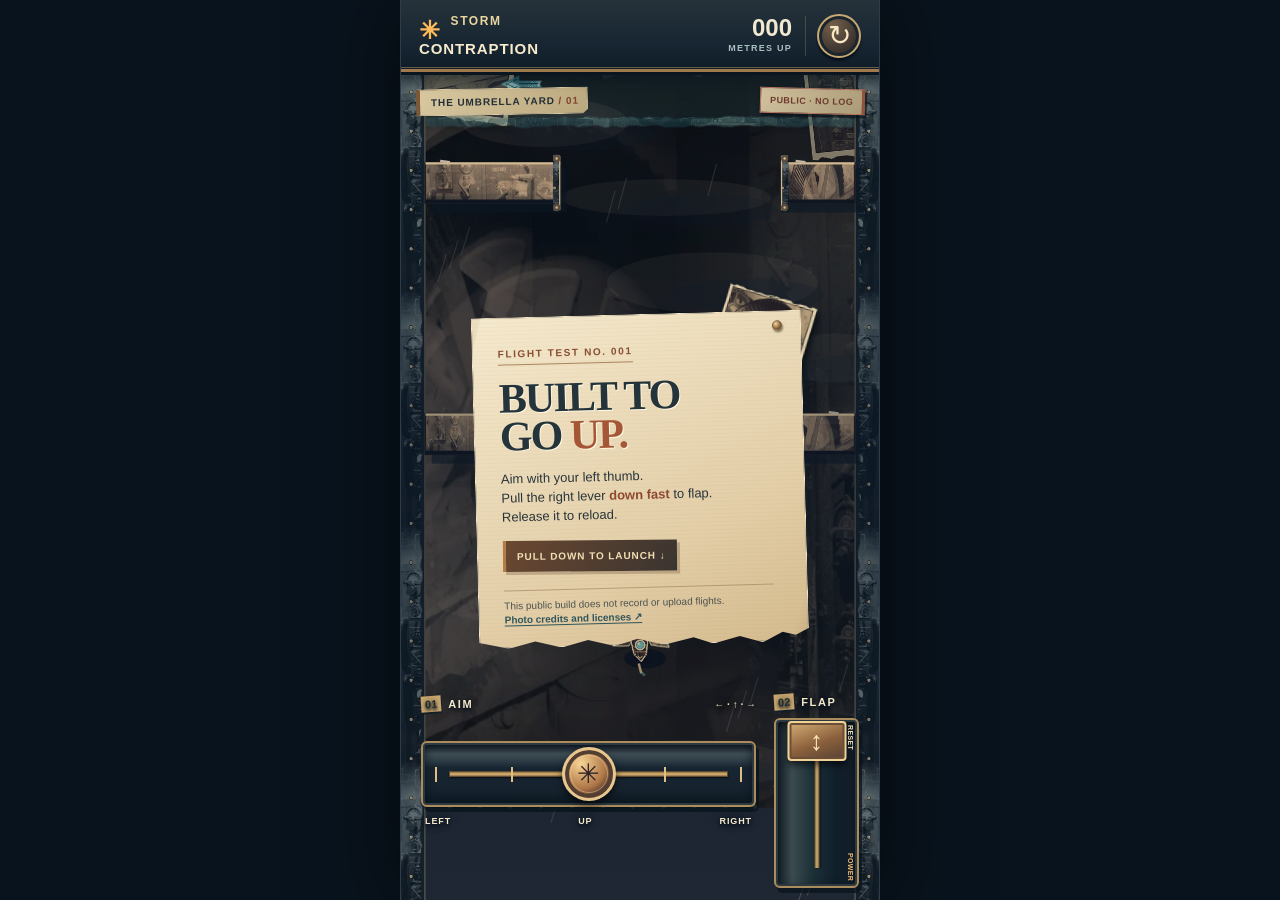
==== index.html @ aa7fbd87 "Publish telemetry-free Storm Contraption play build" ====
<!doctype html>
<html lang="en">
<head>
  <meta charset="utf-8">
  <meta name="viewport" content="width=device-width, initial-scale=1, viewport-fit=cover, maximum-scale=1">
  <meta name="theme-color" content="#111b29">
  <title>Storm Contraption · A two-thumb flying prototype</title>
  <link rel="icon" type="image/svg+xml" href="./favicon.svg?v=collage-full-v1">
  <link rel="stylesheet" href="./style.css?v=collage-ui-v1">
  <link rel="stylesheet" href="./pages.css?v=public-v1">
</head>
<body>
  <main class="machine" aria-label="Storm Contraption game">
    <div class="topbar">
      <div class="brand"><span class="bolt">✳</span> STORM<br><strong>CONTRAPTION</strong></div>
      <div class="flight-data"><span id="height">000</span><small>METRES UP</small></div>
      <button id="reset" class="restart" type="button" aria-label="Restart run">↻</button>
    </div>
    <section class="scene" aria-label="Flying area">
      <canvas id="world" aria-hidden="true"></canvas>
      <div class="stage-tag" id="stage">THE UMBRELLA YARD <span> / 01</span></div>
      <div class="log-status" id="log-status" role="status" aria-live="polite">PUBLIC · NO LOG</div>
      <div class="message" id="message" aria-live="polite">
        <div class="message-inner"><span class="eyebrow">FLIGHT TEST NO. 001</span><h1>BUILT TO<br>GO <em>UP.</em></h1>
          <p>Aim with your left thumb.<br>Pull the right lever <b>down fast</b> to flap.<br>Release it to reload.</p>
          <span class="begin">PULL DOWN TO LAUNCH ↓</span>
          <small class="privacy-note">This public build does not record or upload flights.<br><a href="./credits.html" target="_blank" rel="noopener noreferrer">Photo credits and licenses ↗</a></small>
        </div>
      </div>
      <div class="death" id="death" role="dialog" aria-labelledby="death-title" aria-describedby="death-details" hidden><div class="death-card"><span class="eyebrow">END OF FLIGHT</span><h2 id="death-title">SCRAPPED.</h2><p id="death-details">Highest climb: 0 m</p><button id="retry" type="button">TRY AGAIN <span>↗</span></button></div></div>
    </section>
    <div class="controls" aria-label="Flight controls">
      <div class="aim-zone">
        <div class="control-label"><span>01</span> AIM <small>← · ↑ · →</small></div>
        <div id="aim-track" class="aim-track" role="slider" tabindex="0" aria-label="Aim direction" aria-valuemin="0" aria-valuemax="180" aria-valuenow="90" aria-valuetext="Up">
          <div class="ticks"><i></i><i></i><i></i><i></i><i></i></div>
          <div id="aim-knob" class="aim-knob"><span>✳</span></div>
        </div>
        <div class="ends"><span>LEFT</span><span>UP</span><span>RIGHT</span></div>
      </div>
      <div class="flap-zone">
        <div class="control-label"><span>02</span> FLAP</div>
        <div id="flap-track" class="flap-track" role="slider" tabindex="0" aria-label="Wing position, drag down quickly to flap" aria-valuemin="0" aria-valuemax="100" aria-valuenow="0">
          <div class="flap-line"></div><div id="flap-knob" class="flap-knob"><span>↕</span></div>
          <span class="flap-top">RESET</span><span class="flap-bottom">POWER</span>
        </div>
      </div>
    </div>
  </main>
  <script type="module" src="./src/main.mjs?v=public-v1"></script>
</body>
</html>
---- style.css ----
*{box-sizing:border-box}html,body{margin:0;width:100%;height:100%;overflow:hidden;background:#09131d;color:#f2e6c7;font-family:Georgia,'Times New Roman',serif}button{font:inherit;cursor:pointer}.machine{position:relative;width:min(100%,480px);height:100dvh;min-height:520px;margin:auto;background:#152336;overflow:hidden;box-shadow:0 0 80px #0009;display:flex;flex-direction:column;border-inline:1px solid #a6bdc228}.topbar{z-index:5;display:flex;align-items:center;justify-content:space-between;height:72px;padding:12px 18px 9px;background:linear-gradient(180deg,#162535,#1b2b3a);border-bottom:2px solid #89969855;flex:none}.brand{font-family:Arial,sans-serif;letter-spacing:.13em;font-weight:800;line-height:.96;font-size:12px;color:#ebd5a0}.brand strong{font-size:15px;letter-spacing:.06em;color:#f8ebcc}.bolt{float:left;font-size:25px;color:#ffba59;margin:2px 9px 0 0}.flight-data{text-align:right;margin-left:auto;padding-right:18px;display:flex;flex-direction:column;line-height:1}.flight-data>span{font:bold 24px/1 Arial,sans-serif;font-variant-numeric:tabular-nums;color:#f0e8cf}.flight-data small{font:700 9px/1.8 Arial,sans-serif;letter-spacing:.14em;color:#a9bfbe}.restart{background:#ead8ac17;color:#f7e7c3;border:1px solid #b8bca26b;width:39px;height:39px;border-radius:50%;font:28px/28px Arial,sans-serif}.restart:active,.restart:focus-visible{background:#d19d56;color:#13202b;outline:2px solid #f4e4be}.scene{position:relative;flex:1;min-height:0;overflow:hidden;background:#1e3042}canvas{width:100%;height:100%;display:block}.stage-tag{position:absolute;left:17px;top:16px;padding:6px 9px;background:#13212cd9;border:1px solid #e1cfaa75;font:700 10px Arial,sans-serif;letter-spacing:.12em;color:#f5e0b8;pointer-events:none}.stage-tag span{color:#ffc16e}.log-status{position:absolute;right:17px;top:16px;padding:6px 8px;background:#13212cd9;border:1px solid #e1cfaa75;font:700 9px Arial,sans-serif;letter-spacing:.08em;color:#ddcfb1;pointer-events:none}.log-status[data-state="on"]{color:#b6e2c0;border-color:#77b98c}.log-status[data-state="off"]{color:#ffba82;border-color:#c98167}.controls{z-index:5;flex:none;position:absolute;left:0;right:0;bottom:0;height:calc(220px + env(safe-area-inset-bottom));display:flex;gap:18px;padding:14px 20px max(14px,env(safe-area-inset-bottom));pointer-events:none;user-select:none;-webkit-user-select:none}.aim-zone{flex:1;min-width:0;padding-top:2px}.flap-zone{width:85px;flex:none}.control-label{font:800 11px Arial,sans-serif;letter-spacing:.15em;color:#f5e8ca;display:flex;gap:7px;align-items:center;white-space:nowrap}.control-label>span{background:#c5995d;color:#172331;padding:2px 4px;letter-spacing:0}.control-label small{margin-left:auto;font:700 10px Arial,sans-serif;color:#b5c5bf;letter-spacing:0}.aim-track,.flap-track{touch-action:none;position:relative;outline:none;pointer-events:auto}.controls .control-label,.controls .ends{text-shadow:0 2px 3px #07121f,0 0 8px #07121f}.aim-track{height:66px;margin-top:29px;border-radius:9px;background:linear-gradient(180deg,#101d29,#314858 30%,#1b2c39 65%,#0e1a24);border:2px solid #69878d;box-shadow:inset 0 3px 12px #070f17,0 3px 0 #0a1822}.aim-track:before{content:'';position:absolute;left:8%;right:8%;top:50%;height:3px;background:#e3c89493;box-shadow:0 1px #18232c}.aim-track:focus-visible,.flap-track:focus-visible{outline:2px solid #ffd07c;outline-offset:3px}.ticks{position:absolute;inset:0 12px;display:flex;align-items:center;justify-content:space-between}.ticks i{height:15px;width:2px;background:#d0af7380}.ticks i:nth-child(3){height:26px;background:#e8d9a9}.aim-knob{position:absolute;left:50%;top:50%;transform:translate(-50%,-50%);width:54px;height:54px;display:grid;place-items:center;border-radius:50%;border:3px solid #f2d7a2;background:radial-gradient(circle at 33% 28%,#ffdb9a,#a76e42 54%,#513a32 73%);box-shadow:0 4px 8px #0009,inset 0 0 0 4px #533e32;color:#30242a;font:27px Arial,sans-serif;pointer-events:none}.aim-track.active .aim-knob,.flap-track.active .flap-knob{filter:brightness(1.25);box-shadow:0 0 18px #f5b95c88,0 4px 9px #0009}.ends{display:flex;justify-content:space-between;padding:9px 4px;font:700 9px Arial,sans-serif;letter-spacing:.1em;color:#bbcac7}.flap-track{height:170px;margin-top:8px;border-radius:9px;background:linear-gradient(90deg,#0e1b27,#324b58 30%,#192a39 75%,#0d1925);border:2px solid #68838c;box-shadow:inset 0 3px 12px #07111a;overflow:hidden}.flap-line{position:absolute;left:50%;top:18px;bottom:18px;width:4px;background:#d5a65a8c;transform:translateX(-50%)}.flap-knob{position:absolute;left:50%;top:21px;transform:translate(-50%,-50%);height:40px;width:59px;border-radius:7px;border:2px solid #f4cf86;background:linear-gradient(160deg,#c8a170,#765747);display:grid;place-items:center;box-shadow:0 4px 7px #0009;color:#f9e3b6;font:27px Arial,sans-serif;pointer-events:none}.flap-top,.flap-bottom{position:absolute;right:3px;font:700 7px Arial,sans-serif;letter-spacing:.05em;color:#b7c9ca;writing-mode:vertical-rl;pointer-events:none}.flap-top{top:5px}.flap-bottom{bottom:5px;color:#f3bb70}.message,.death{position:absolute;inset:0;display:flex;align-items:center;justify-content:center;z-index:3}.message{pointer-events:none;background:linear-gradient(180deg,#0a172813,#0a1728a8 62%,#0a172810)}.message-inner{text-align:center;width:min(94%,345px);margin-top:-10px;padding:19px 12px 25px;background:#132433c9;border:1px solid #d7b98593;box-shadow:8px 10px 0 #0b17225e;transform:rotate(-1deg)}.eyebrow{font:800 10px Arial,sans-serif;letter-spacing:.21em;color:#f6bc70}.message h1,.death h2{font:bold 44px/.89 Georgia,serif;letter-spacing:-.035em;margin:13px 0;color:#f5e6c2;text-shadow:3px 4px #091823}.message h1 em{font-style:normal;color:#ffbd63}.message p{font:13px/1.48 Arial,sans-serif;color:#d5dfdb;margin:15px 0 18px}.message p b{color:#ffcc82}.begin{font:800 11px Arial,sans-serif;letter-spacing:.13em;color:#162532;background:#f5c473;padding:10px 14px;display:inline-block}.privacy-note{display:block;margin-top:12px;font:10px/1.35 Arial,sans-serif;color:#b5c6c6}.message.dismissed{display:none}.death{background:#0b1625b9}.death[hidden]{display:none}.death-card{width:min(88%,300px);background:#eee1c3;color:#1d2b38;padding:23px 22px 20px;transform:rotate(2deg);box-shadow:9px 10px 0 #0d1724;border:2px dashed #654a38;text-align:center}.death-card .eyebrow{color:#a54b34}.death h2{color:#233547;text-shadow:none;font-size:40px}.death p{font:13px Arial,sans-serif}.death button{width:100%;background:#bc6344;border:0;color:#fff5da;padding:15px 12px;font:800 13px Arial,sans-serif;letter-spacing:.12em}.death button span{float:right}.death button:focus-visible{outline:3px solid #253746}@media(max-height:670px){.topbar{height:60px;padding-block:6px}.controls{height:calc(188px + env(safe-area-inset-bottom));padding-top:9px}.aim-track{margin-top:20px;height:54px}.aim-knob{height:47px;width:47px}.flap-track{height:139px}.message h1{font-size:36px}.message p{margin:8px 0 12px}.message-inner{padding:10px}}@media(max-width:350px){.controls{gap:11px;padding-inline:13px}.flap-zone{width:74px}.control-label small{display:none}.brand strong{font-size:12px}.aim-knob{width:48px;height:48px}}@media(prefers-reduced-motion:reduce){*{scroll-behavior:auto!important}}
/* Collage instrument and archival-paper skin. Original control geometry remains above. */
.topbar{position:relative;background:linear-gradient(180deg,#26323a,#172632 64%,#101d29);border-bottom:3px solid #a17a4b;box-shadow:0 3px 0 #0a151f,0 7px 14px #08131d80}.topbar:after{content:'';position:absolute;left:0;right:0;bottom:1px;border-bottom:1px solid #d2b77b6b;pointer-events:none}.flight-data{border-right:1px solid #ba9a644a;margin-right:11px;padding-right:13px}.restart{width:44px;height:44px;flex:none;background:radial-gradient(circle at 35% 25%,#73614b,#3c3430 65%,#211f22);border:2px solid #c5a872;box-shadow:inset 0 0 0 3px #1a252d,0 3px 2px #09121b}
.stage-tag,.log-status{z-index:1;box-shadow:2px 3px 0 #09131b9c,0 1px 5px #09131bb0;color:#263039}.stage-tag{left:15px;max-width:58%;padding:7px 8px 7px 11px;background:linear-gradient(108deg,#e9d6a9,#cbb688);border:1px solid #f5dfb5;border-left:4px solid #855e39;letter-spacing:.09em;clip-path:polygon(0 0,100% 0,100% 82%,97% 100%,0 100%);transform:rotate(-1deg)}.stage-tag span{color:#8a492e}.log-status{right:14px;max-width:37%;padding:7px 9px;background:linear-gradient(120deg,#e2d0a8,#b9a77f);border:1px solid #f0dab1;border-right:3px solid #705d44;letter-spacing:.05em;transform:rotate(1.5deg)}.log-status[data-state="on"]{color:#294c3f;border-right-color:#547c61}.log-status[data-state="off"]{color:#743d30;border-right-color:#a2583d}
.control-label,.ends{color:#f5e8ca;text-shadow:0 2px 3px #07121f,0 0 8px #07121f}.control-label>span{background:#d1ad72;color:#212d30;box-shadow:1px 2px 0 #16212b;transform:rotate(-4deg)}.control-label small{color:#f0e1be}.aim-track,.flap-track{border-color:#ab8c5d;border-radius:6px;box-shadow:inset 0 0 0 2px #2d3940,inset 0 4px 12px #080d14,3px 5px 0 #08131bbd}.aim-track{background:linear-gradient(180deg,#192937,#44545a 17%,#172532 40%,#16232e 75%,#0b1822)}.aim-track:before{height:4px;transform:translateY(-50%);background:linear-gradient(#8b6b43,#dbb774,#947149);border:1px solid #604a30;box-shadow:0 1px 2px #070e17}.ticks i{background:#dfbe83}.ticks i:nth-child(3){background:#f0dbad}.aim-knob{border-color:#e7c78e;background:radial-gradient(circle at 33% 28%,#f7d493,#ad7546 54%,#50392d 74%)}.aim-knob:after{content:'';position:absolute;inset:5px;border:1px solid #f4d6a774;border-radius:50%}.flap-track{background:linear-gradient(90deg,#121e28,#3b4b4f 20%,#1c3037 45%,#101e2b 75%,#15202a)}.flap-line{width:5px;background:linear-gradient(90deg,#6d5233,#d4af70,#5c4733);box-shadow:1px 0 2px #070f15}.flap-knob{border-radius:4px;border-color:#f0d195;background:linear-gradient(160deg,#d5ad75,#8b603c 55%,#574234);box-shadow:0 4px 7px #0009,inset 0 0 0 2px #6a4e37}.flap-top{color:#efe0ba}
.message{background:linear-gradient(180deg,#0815250d,#08152565 48%,#08152510)}.message-inner,.death-card{position:relative;isolation:isolate;background:linear-gradient(105deg,#b2946122 0 2%,transparent 2% 96%,#7b634a20 100%),repeating-linear-gradient(0deg,#6b513509 0 1px,transparent 1px 4px),linear-gradient(155deg,#f5e9cd,#e2cda6 68%,#d4ba8d);color:#24313a;border:1px solid #f9eac9;box-shadow:5px 7px 0 #1b2426bf,10px 13px 18px #07121ac9}
.message-inner{text-align:left;width:min(86%,330px);margin-top:-12px;padding:25px 19px 21px 25px;transform:rotate(-1.5deg);clip-path:polygon(0 0,100% 0,100% 96%,96% 98%,92% 97%,86% 100%,79% 98%,71% 100%,65% 98%,56% 100%,48% 98%,41% 100%,33% 98%,25% 100%,17% 98%,9% 100%,0 98%)}.message-inner:after{content:'';position:absolute;right:18px;top:9px;width:8px;height:8px;border-radius:50%;background:radial-gradient(circle at 33% 30%,#f3d797,#926b42 55%,#42362a);border:1px solid #725636;box-shadow:1px 2px 2px #3428168a}.eyebrow{display:inline-block;font:800 10px Arial,sans-serif;letter-spacing:.16em;color:#8a4e33;border-bottom:1px solid #a9835b;padding-bottom:5px}.message h1,.death h2{font:bold 42px/.9 Georgia,serif;letter-spacing:-.045em;margin:15px 0 13px;color:#25343a;text-shadow:1px 1px #fff8e2}.message h1 em{font-style:normal;color:#a45636}.message p{font:13px/1.48 Arial,sans-serif;color:#29353a;margin:12px 0 16px;max-width:235px}.message p b{color:#8e482f}.begin{font:800 10px Arial,sans-serif;letter-spacing:.09em;color:#f2dfb4;background:linear-gradient(120deg,#6b4830,#3a3430);border-left:3px solid #b27a44;box-shadow:3px 3px 0 #6e523a52;padding:10px 11px;display:inline-block;transform:rotate(1deg)}.privacy-note{display:block;margin-top:17px;padding-top:8px;border-top:1px solid #987b5990;max-width:270px;font:10px/1.35 Arial,sans-serif;color:#4c5350}
.death-card{width:min(85%,325px);padding:28px 22px 21px;transform:rotate(1.5deg);text-align:left;clip-path:polygon(0 0,100% 0,100% 94%,96% 95%,92% 94%,87% 99%,80% 97%,72% 100%,65% 97%,58% 100%,50% 97%,42% 100%,34% 97%,27% 100%,19% 97%,12% 100%,5% 97%,0 99%)}.death-card:after{content:'';position:absolute;left:17px;top:12px;width:10px;height:10px;border-radius:50%;background:radial-gradient(circle at 35% 30%,#f7dba6,#a27746 50%,#4d382b 75%);box-shadow:1px 2px 2px #3428168a}.death-card .eyebrow{margin-left:14px;color:#8b4935}.death h2{font-size:39px;margin:18px 0 8px;overflow-wrap:anywhere}.death p{font:13px/1.45 Arial,sans-serif;color:#3b4547;margin:0 0 20px;padding-bottom:12px;border-bottom:1px solid #a68762}.death button{min-height:48px;background:linear-gradient(115deg,#833d30,#a75c3c);border:1px solid #603b2f;color:#fff1cc;padding:12px 13px;text-align:left;font:800 12px Arial,sans-serif;box-shadow:3px 4px 0 #725b4288}.death button span{font-size:17px;line-height:12px}.death button:active{filter:brightness(1.2)}
.death[data-outcome="won"] .death-card{background:repeating-linear-gradient(0deg,#6b513509 0 1px,transparent 1px 4px),linear-gradient(155deg,#f5e9d2,#decea9 70%,#c4bb9a);border-color:#f5e9d4;box-shadow:5px 7px 0 #263e3dbf,10px 13px 18px #07121ac9}.death[data-outcome="won"] .eyebrow{color:#416a65}.death[data-outcome="won"] h2{color:#265457}.death[data-outcome="won"] button{background:linear-gradient(115deg,#315c5b,#4d7770);border-color:#315150}
/* The photographs sit behind, rather than on, the readable paper. */
.message::before,.death::before{content:'';position:absolute;left:50%;top:50%;width:115px;height:118px;background:url('./assets/gears-clipping.webp') center/contain no-repeat;transform:translate(63px,-205px) rotate(9deg);filter:drop-shadow(2px 5px 4px #07121acc)}.death::before{background-image:url('./assets/radio-clipping.webp');transform:translate(68px,-160px) rotate(11deg)}.death[data-outcome="won"]::before{background-image:url('./assets/goal-iris.webp');width:145px;transform:translate(52px,-160px) rotate(-12deg)}.message-inner,.death-card{z-index:1}
@media(max-height:760px){.message-inner{margin-top:-86px;padding:16px 18px 15px 22px}.message h1{font-size:36px;margin:9px 0}.message p{font-size:12px;line-height:1.38;margin:9px 0 11px}.privacy-note{margin-top:9px}.death-card{margin-top:-36px}}
@media(max-height:670px){.message-inner{margin-top:-32px;padding:14px 18px 17px 22px}.message h1{font-size:35px;margin:8px 0}.message p{margin:8px 0 10px;font-size:12px}.privacy-note{margin-top:10px}.death-card{padding-block:17px}.death h2{font-size:34px;margin:10px 0 6px}.death p{margin-bottom:10px;padding-bottom:8px}}
@media(max-width:350px){.stage-tag{font-size:9px;left:9px}.log-status{right:8px;font-size:8px}.message-inner{width:85%;padding-right:13px}.message h1{font-size:36px}.message p{font-size:12px}.death h2{font-size:34px}}
@media(max-height:590px){.message{align-items:flex-start}.message-inner{margin-top:55px;padding:10px 13px 11px 17px}.message h1{font-size:32px;margin:5px 0}.message p{line-height:1.3;margin:6px 0 8px}.begin{padding:7px 9px}.privacy-note{font-size:9.5px;line-height:1.25;margin-top:7px;padding-top:5px}.death-card{margin-top:-50px}}
---- pages.css ----
/* The game overlay ignores flight touches, but its credits link is real. */
.message .privacy-note a{pointer-events:auto;position:relative;z-index:2;color:#30565b;text-decoration:underline;text-underline-offset:2px;font-weight:700}
.message .privacy-note a:focus-visible{outline:2px solid #30565b;outline-offset:2px}
@media(max-width:350px){.log-status{font-size:8px;white-space:nowrap;max-width:43%}.stage-tag{max-width:53%;font-size:8px;white-space:nowrap}}
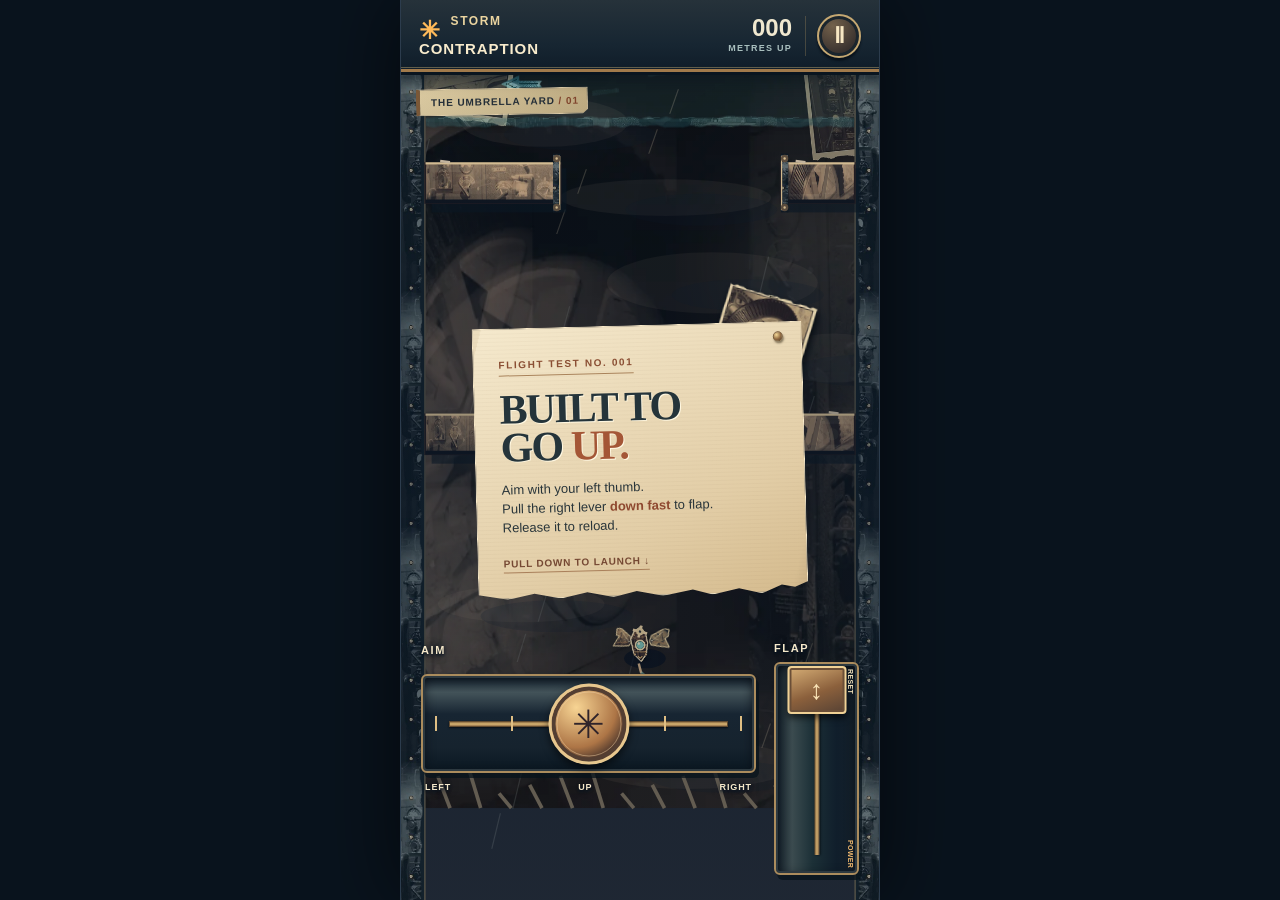
==== commit d916389d: "Identify alpha.1 and add pause, credits dialog, best climb, larger controls" ====
--- a/index.html
+++ b/index.html
@@ -4,34 +4,32 @@
   <meta charset="utf-8">
   <meta name="viewport" content="width=device-width, initial-scale=1, viewport-fit=cover, maximum-scale=1">
   <meta name="theme-color" content="#111b29">
-  <title>Storm Contraption · A two-thumb flying prototype</title>
+  <title>Storm Contraption · alpha.1 prototype</title>
   <link rel="icon" type="image/svg+xml" href="./favicon.svg?v=collage-full-v1">
   <link rel="stylesheet" href="./style.css?v=collage-ui-v1">
-  <link rel="stylesheet" href="./pages.css?v=public-v1">
+  <link rel="stylesheet" href="./pages.css?v=alpha1-v2">
 </head>
 <body>
   <main class="machine" aria-label="Storm Contraption game">
     <div class="topbar">
-      <div class="brand"><span class="bolt">✳</span> STORM<br><strong>CONTRAPTION</strong></div>
+      <button id="logo-button" class="brand" type="button" aria-label="About Storm Contraption"><span class="bolt">✳</span> STORM<br><strong>CONTRAPTION</strong></button>
       <div class="flight-data"><span id="height">000</span><small>METRES UP</small></div>
-      <button id="reset" class="restart" type="button" aria-label="Restart run">↻</button>
+      <button id="pause-button" class="restart" type="button" aria-label="Pause game">Ⅱ</button>
     </div>
     <section class="scene" aria-label="Flying area">
       <canvas id="world" aria-hidden="true"></canvas>
       <div class="stage-tag" id="stage">THE UMBRELLA YARD <span> / 01</span></div>
-      <div class="log-status" id="log-status" role="status" aria-live="polite">PUBLIC · NO LOG</div>
       <div class="message" id="message" aria-live="polite">
         <div class="message-inner"><span class="eyebrow">FLIGHT TEST NO. 001</span><h1>BUILT TO<br>GO <em>UP.</em></h1>
           <p>Aim with your left thumb.<br>Pull the right lever <b>down fast</b> to flap.<br>Release it to reload.</p>
           <span class="begin">PULL DOWN TO LAUNCH ↓</span>
-          <small class="privacy-note">This public build does not record or upload flights.<br><a href="./credits.html" target="_blank" rel="noopener noreferrer">Photo credits and licenses ↗</a></small>
         </div>
       </div>
-      <div class="death" id="death" role="dialog" aria-labelledby="death-title" aria-describedby="death-details" hidden><div class="death-card"><span class="eyebrow">END OF FLIGHT</span><h2 id="death-title">SCRAPPED.</h2><p id="death-details">Highest climb: 0 m</p><button id="retry" type="button">TRY AGAIN <span>↗</span></button></div></div>
+      <div class="death" id="death" role="dialog" aria-labelledby="death-title" aria-describedby="death-details" hidden><div class="death-card"><span class="eyebrow">END OF FLIGHT</span><h2 id="death-title">SCRAPPED.</h2><p id="death-details">Highest climb: 0 m</p><p id="death-best">BEST 0 m</p><button id="retry" type="button">TRY AGAIN <span>↗</span></button></div></div>
     </section>
     <div class="controls" aria-label="Flight controls">
       <div class="aim-zone">
-        <div class="control-label"><span>01</span> AIM <small>← · ↑ · →</small></div>
+        <div class="control-label">AIM</div>
         <div id="aim-track" class="aim-track" role="slider" tabindex="0" aria-label="Aim direction" aria-valuemin="0" aria-valuemax="180" aria-valuenow="90" aria-valuetext="Up">
           <div class="ticks"><i></i><i></i><i></i><i></i><i></i></div>
           <div id="aim-knob" class="aim-knob"><span>✳</span></div>
@@ -39,7 +37,7 @@
         <div class="ends"><span>LEFT</span><span>UP</span><span>RIGHT</span></div>
       </div>
       <div class="flap-zone">
-        <div class="control-label"><span>02</span> FLAP</div>
+        <div class="control-label">FLAP</div>
         <div id="flap-track" class="flap-track" role="slider" tabindex="0" aria-label="Wing position, drag down quickly to flap" aria-valuemin="0" aria-valuemax="100" aria-valuenow="0">
           <div class="flap-line"></div><div id="flap-knob" class="flap-knob"><span>↕</span></div>
           <span class="flap-top">RESET</span><span class="flap-bottom">POWER</span>
@@ -47,6 +45,17 @@
       </div>
     </div>
   </main>
-  <script type="module" src="./src/main.mjs?v=public-v1"></script>
+  <dialog id="pause-dialog" class="paper-dialog" aria-labelledby="pause-title" aria-describedby="pause-description">
+    <span class="eyebrow">FLIGHT TEST NO. 001</span><h2 id="pause-title">PAUSED.</h2>
+    <p id="pause-description">The storm is holding still.</p><p id="pause-best">BEST 0 m</p>
+    <div class="dialog-actions"><button id="resume" type="button">RESUME ↗</button><button id="restart-run" type="button">RESTART ↻</button></div>
+  </dialog>
+  <dialog id="about-dialog" class="paper-dialog" aria-labelledby="about-title" aria-describedby="about-description">
+    <span class="eyebrow">FLIGHT NOTES</span><h2 id="about-title">STORM CONTRAPTION</h2>
+    <p id="about-description">alpha.1 · prototype</p><p>Made by Josiah</p>
+    <p><a href="./credits.html" target="_blank" rel="noopener noreferrer">Photo credits and licenses ↗</a></p>
+    <div class="dialog-actions"><button id="close-about" type="button">CLOSE ×</button></div>
+  </dialog>
+  <script type="module" src="./src/main.mjs?v=alpha1-v2"></script>
 </body>
 </html>
--- a/pages.css
+++ b/pages.css
@@ -1,4 +1,32 @@
-/* The game overlay ignores flight touches, but its credits link is real. */
-.message .privacy-note a{pointer-events:auto;position:relative;z-index:2;color:#30565b;text-decoration:underline;text-underline-offset:2px;font-weight:700}
-.message .privacy-note a:focus-visible{outline:2px solid #30565b;outline-offset:2px}
-@media(max-width:350px){.log-status{font-size:8px;white-space:nowrap;max-width:43%}.stage-tag{max-width:53%;font-size:8px;white-space:nowrap}}
+/* Alpha.1 presentation overrides; the shared game skin remains untouched. */
+#logo-button{appearance:none;border:0;background:none;text-align:left;padding:0;cursor:pointer;flex:none;-webkit-tap-highlight-color:transparent}
+#logo-button:focus-visible{outline:2px solid #f4d395;outline-offset:4px}
+#pause-button{font:700 22px Arial,sans-serif;line-height:1;-webkit-tap-highlight-color:transparent}
+.begin{background:none;border:0;box-shadow:none;color:#754833;padding:0 0 3px;border-bottom:1px solid #aa805b;transform:none;letter-spacing:.08em;pointer-events:none}
+.message-inner{padding-bottom:25px}
+.aim-track{height:99px;margin-top:18px}
+.aim-knob{width:81px;height:81px;font-size:39px}
+.flap-track{height:213px}
+.flap-knob{height:48px;top:26px}
+.controls{height:calc(272px + env(safe-area-inset-bottom))}
+#death-best{font-weight:800;letter-spacing:.09em;margin-top:-12px}
+.paper-dialog{position:fixed;max-width:min(340px,calc(100vw - 34px));width:100%;max-height:calc(100dvh - 36px);overflow:auto;margin:auto;padding:26px 23px 22px;border:1px solid #f9eac9;background:repeating-linear-gradient(0deg,#6b513509 0 1px,transparent 1px 4px),linear-gradient(155deg,#f5e9cd,#e2cda6 68%,#d4ba8d);color:#24313a;box-shadow:5px 7px 0 #1b2426bf,10px 13px 18px #07121ac9;font:14px/1.4 Arial,sans-serif}
+.paper-dialog::backdrop{background:#091522cb}
+.paper-dialog h2{font:bold 36px/.98 Georgia,serif;margin:16px 0;color:#25343a;overflow-wrap:anywhere}
+.paper-dialog p{margin:10px 0}
+.paper-dialog a{color:#315d61;font-weight:700;text-underline-offset:3px}
+.paper-dialog button{min-height:44px;background:#833d30;border:1px solid #603b2f;color:#fff1cc;padding:10px 14px;text-align:left;font:800 12px Arial,sans-serif;letter-spacing:.08em}
+.paper-dialog button:focus-visible,.paper-dialog a:focus-visible{outline:3px solid #315d61;outline-offset:2px}
+.dialog-actions{display:flex;gap:10px;margin-top:22px;flex-wrap:wrap}
+.dialog-actions button{flex:1}
+#pause-best{font-weight:800;letter-spacing:.08em;border-top:1px solid #a68762;padding-top:10px}
+#about-dialog{max-width:min(290px,calc(100vw - 34px));padding:19px 17px 15px;font-size:13px}
+#about-dialog h2{font-size:27px;margin:10px 0}
+#about-dialog .dialog-actions{margin-top:14px}
+@media(min-height:761px){.message-inner{margin-top:-50px}}
+@media(max-height:760px){.controls{height:calc(261px + env(safe-area-inset-bottom))}.aim-track{height:99px;margin-top:15px}.flap-track{height:213px}.aim-knob{width:81px;height:81px}.message{align-items:flex-start}.message-inner{margin-top:70px}}
+@media(max-height:760px){.death{align-items:flex-start}.death-card{margin-top:100px}}
+@media(max-height:670px){.controls{height:calc(248px + env(safe-area-inset-bottom));padding-top:8px}.aim-track{height:99px;margin-top:13px}.flap-track{height:213px;margin-top:5px}.aim-knob{width:81px;height:81px}.message{align-items:flex-start}.message-inner{margin-top:48px;padding:13px 16px 16px 20px}.message h1{font-size:32px;margin:6px 0}.message p{margin:7px 0 11px;line-height:1.33}.death-card{margin-top:-48px}}
+@media(max-height:670px){.death-card{margin-top:42px}}
+@media(max-width:350px){.controls{gap:11px;padding-inline:13px}.flap-zone{width:74px}.aim-knob{width:81px;height:81px}.aim-track{height:99px}.flap-top{top:58px}.message-inner{width:85%}.stage-tag{font-size:9px;left:9px}}
+@media(max-width:350px) and (max-height:590px){.message-inner{margin-top:42px}.message h1{font-size:31px}.message p{font-size:11px}.paper-dialog h2{font-size:30px}}
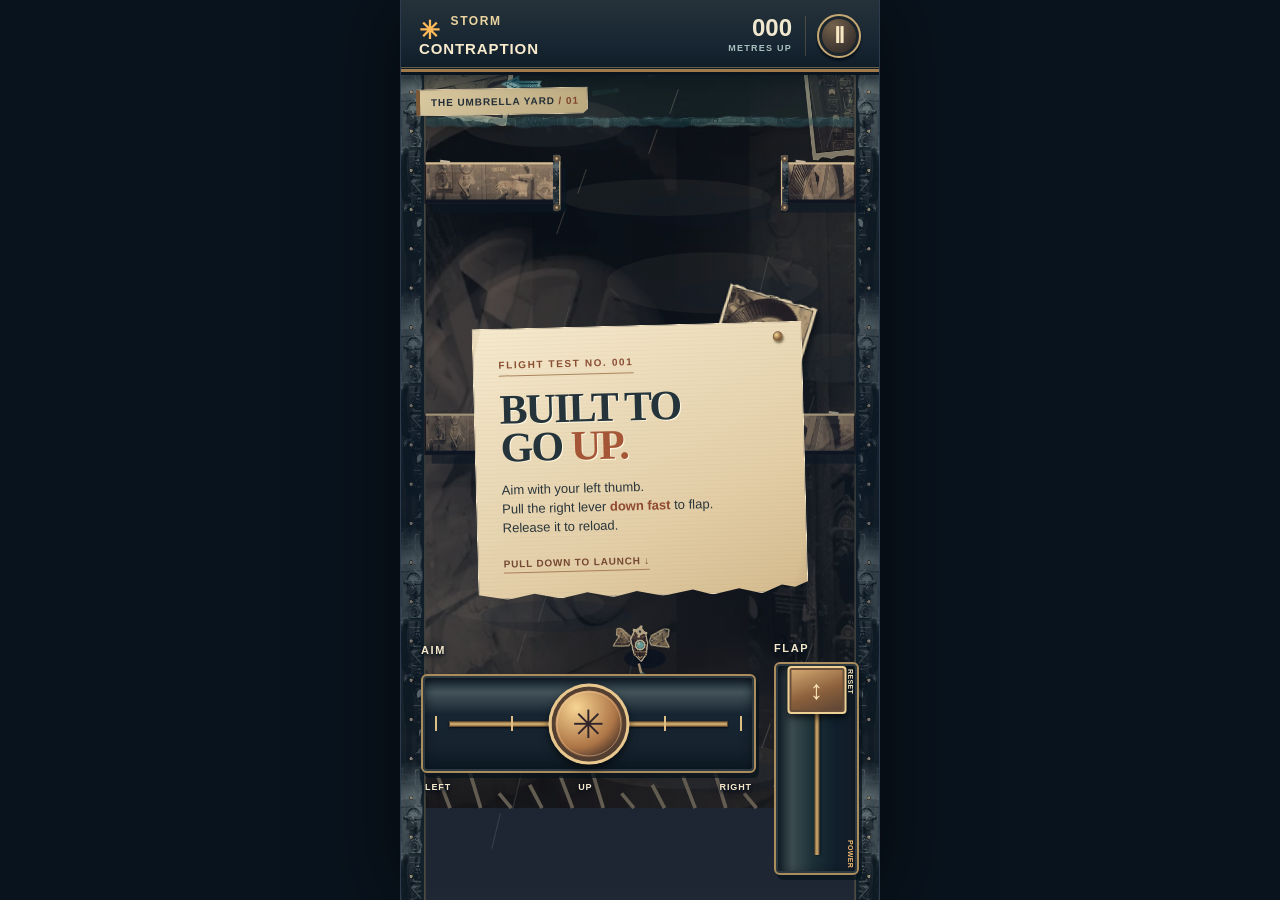
==== commit c0404557: "Restart public alpha.1 automatically after a crash" ====
--- a/index.html
+++ b/index.html
@@ -25,7 +25,7 @@
           <span class="begin">PULL DOWN TO LAUNCH ↓</span>
         </div>
       </div>
-      <div class="death" id="death" role="dialog" aria-labelledby="death-title" aria-describedby="death-details" hidden><div class="death-card"><span class="eyebrow">END OF FLIGHT</span><h2 id="death-title">SCRAPPED.</h2><p id="death-details">Highest climb: 0 m</p><p id="death-best">BEST 0 m</p><button id="retry" type="button">TRY AGAIN <span>↗</span></button></div></div>
+      <div class="death" id="death" role="dialog" aria-labelledby="death-title" aria-describedby="death-details" hidden><div class="death-card"><span class="eyebrow">ABOVE THE STORM</span><h2 id="death-title">YOU MADE IT.</h2><p id="death-details">Above the storm. Somehow.</p><p id="death-best">BEST 0 m</p><button id="retry" type="button">FLY AGAIN <span>↗</span></button></div></div>
     </section>
     <div class="controls" aria-label="Flight controls">
       <div class="aim-zone">
@@ -56,6 +56,6 @@
     <p><a href="./credits.html" target="_blank" rel="noopener noreferrer">Photo credits and licenses ↗</a></p>
     <div class="dialog-actions"><button id="close-about" type="button">CLOSE ×</button></div>
   </dialog>
-  <script type="module" src="./src/main.mjs?v=alpha1-v2"></script>
+  <script type="module" src="./src/main.mjs?v=alpha1-auto-restart-v1"></script>
 </body>
 </html>
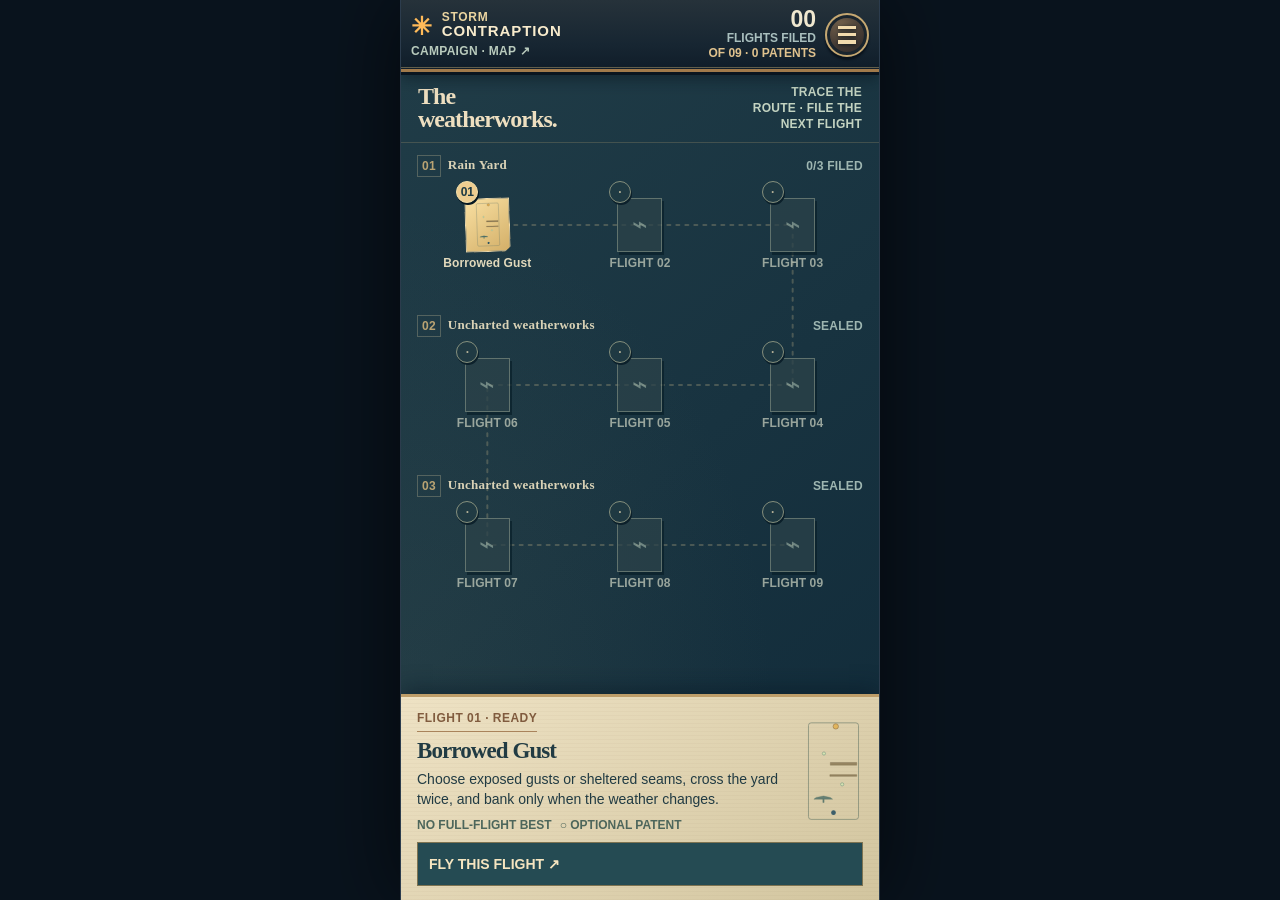
==== commit e1863006: "feat: replace alpha.1 with analytics-free Weatherworks campaign" ====
--- a/index.html
+++ b/index.html
@@ -1,61 +1,15 @@
 <!doctype html>
-<html lang="en">
-<head>
-  <meta charset="utf-8">
-  <meta name="viewport" content="width=device-width, initial-scale=1, viewport-fit=cover, maximum-scale=1">
-  <meta name="theme-color" content="#111b29">
-  <title>Storm Contraption · alpha.1 prototype</title>
-  <link rel="icon" type="image/svg+xml" href="./favicon.svg?v=collage-full-v1">
-  <link rel="stylesheet" href="./style.css?v=collage-ui-v1">
-  <link rel="stylesheet" href="./pages.css?v=alpha1-v2">
-</head>
-<body>
-  <main class="machine" aria-label="Storm Contraption game">
-    <div class="topbar">
-      <button id="logo-button" class="brand" type="button" aria-label="About Storm Contraption"><span class="bolt">✳</span> STORM<br><strong>CONTRAPTION</strong></button>
-      <div class="flight-data"><span id="height">000</span><small>METRES UP</small></div>
-      <button id="pause-button" class="restart" type="button" aria-label="Pause game">Ⅱ</button>
-    </div>
-    <section class="scene" aria-label="Flying area">
-      <canvas id="world" aria-hidden="true"></canvas>
-      <div class="stage-tag" id="stage">THE UMBRELLA YARD <span> / 01</span></div>
-      <div class="message" id="message" aria-live="polite">
-        <div class="message-inner"><span class="eyebrow">FLIGHT TEST NO. 001</span><h1>BUILT TO<br>GO <em>UP.</em></h1>
-          <p>Aim with your left thumb.<br>Pull the right lever <b>down fast</b> to flap.<br>Release it to reload.</p>
-          <span class="begin">PULL DOWN TO LAUNCH ↓</span>
-        </div>
-      </div>
-      <div class="death" id="death" role="dialog" aria-labelledby="death-title" aria-describedby="death-details" hidden><div class="death-card"><span class="eyebrow">ABOVE THE STORM</span><h2 id="death-title">YOU MADE IT.</h2><p id="death-details">Above the storm. Somehow.</p><p id="death-best">BEST 0 m</p><button id="retry" type="button">FLY AGAIN <span>↗</span></button></div></div>
-    </section>
-    <div class="controls" aria-label="Flight controls">
-      <div class="aim-zone">
-        <div class="control-label">AIM</div>
-        <div id="aim-track" class="aim-track" role="slider" tabindex="0" aria-label="Aim direction" aria-valuemin="0" aria-valuemax="180" aria-valuenow="90" aria-valuetext="Up">
-          <div class="ticks"><i></i><i></i><i></i><i></i><i></i></div>
-          <div id="aim-knob" class="aim-knob"><span>✳</span></div>
-        </div>
-        <div class="ends"><span>LEFT</span><span>UP</span><span>RIGHT</span></div>
-      </div>
-      <div class="flap-zone">
-        <div class="control-label">FLAP</div>
-        <div id="flap-track" class="flap-track" role="slider" tabindex="0" aria-label="Wing position, drag down quickly to flap" aria-valuemin="0" aria-valuemax="100" aria-valuenow="0">
-          <div class="flap-line"></div><div id="flap-knob" class="flap-knob"><span>↕</span></div>
-          <span class="flap-top">RESET</span><span class="flap-bottom">POWER</span>
-        </div>
-      </div>
-    </div>
-  </main>
-  <dialog id="pause-dialog" class="paper-dialog" aria-labelledby="pause-title" aria-describedby="pause-description">
-    <span class="eyebrow">FLIGHT TEST NO. 001</span><h2 id="pause-title">PAUSED.</h2>
-    <p id="pause-description">The storm is holding still.</p><p id="pause-best">BEST 0 m</p>
-    <div class="dialog-actions"><button id="resume" type="button">RESUME ↗</button><button id="restart-run" type="button">RESTART ↻</button></div>
-  </dialog>
-  <dialog id="about-dialog" class="paper-dialog" aria-labelledby="about-title" aria-describedby="about-description">
-    <span class="eyebrow">FLIGHT NOTES</span><h2 id="about-title">STORM CONTRAPTION</h2>
-    <p id="about-description">alpha.1 · prototype</p><p>Made by Josiah</p>
-    <p><a href="./credits.html" target="_blank" rel="noopener noreferrer">Photo credits and licenses ↗</a></p>
-    <div class="dialog-actions"><button id="close-about" type="button">CLOSE ×</button></div>
-  </dialog>
-  <script type="module" src="./src/main.mjs?v=alpha1-auto-restart-v1"></script>
-</body>
-</html>
+<html lang="en"><head><meta charset="utf-8"><meta name="viewport" content="width=device-width, initial-scale=1, viewport-fit=cover, maximum-scale=1"><meta name="theme-color" content="#111b29"><title>Storm Contraption · The Weatherworks Campaign</title>
+<link rel="icon" href="./favicon.svg"><link rel="stylesheet" href="./style.css?v=storm-campaign-public-20261001-v1"><link rel="stylesheet" href="./expedition.css?v=storm-campaign-public-20261001-v1"><link rel="stylesheet" href="./alpha3.css?v=storm-campaign-public-20261001-v1"><link rel="stylesheet" href="./alpha4.css?v=storm-campaign-public-20261001-v1"><link rel="stylesheet" href="./chapters.css?v=storm-campaign-public-20261001-v1"><link rel="stylesheet" href="./campaign.css?v=storm-campaign-public-20261001-v1"></head><body>
+<main class="machine lab campaign" data-mode="campaign" aria-label="Storm Contraption Campaign">
+<header class="topbar"><button id="map-button" class="brand" aria-label="Campaign map"><span class="bolt">✳</span> STORM<br><strong>CONTRAPTION</strong><small class="version">CAMPAIGN · MAP ↗</small></button><div class="flight-data"><span id="height">000</span><small id="height-label">METRES UP</small><small id="best">BEST —</small></div><button id="pause-button" class="restart" aria-label="Open game menu" aria-haspopup="dialog" aria-controls="pause-sheet" aria-expanded="false"><span class="pause-icon" aria-hidden="true"></span></button></header>
+<section class="scene" aria-label="Flying area"><canvas id="world" aria-hidden="true"></canvas><div class="stage-tag" id="stage"></div><div id="patent-count" class="patent-count" role="status" aria-live="polite">PATENT 0/1</div><div class="flight-notices"><div class="rest-hint" id="rest-hint" role="status">HOLD AIM · PULL FLAP TO FLY</div></div><div id="impact-notice" class="impact-notice" role="status" hidden><span id="impact-text"></span><button id="impact-retry">RETRY</button></div>
+<div class="sheet" id="pause-sheet" role="dialog" aria-modal="true" aria-labelledby="pause-title" hidden><div class="sheet-card"><span class="eyebrow">THE WEATHERWORKS · FIELD MENU</span><h2 id="pause-title">PAUSED.</h2><p id="pause-hint"></p><p id="save-warning" class="save-warning" role="status" hidden></p><button id="pause-resume">RESUME FLIGHT</button><button id="pause-restart">RESTART AT BASKET</button><button id="pause-new">NEW FULL FLIGHT</button><button id="pause-map">CAMPAIGN MAP ↗</button><div class="feedback-options"><label><input id="sound-toggle" type="checkbox" checked> SOUND</label><label><input id="haptic-toggle" type="checkbox"> HAPTICS (if supported)</label><small id="audio-status"></small></div><div id="menu-options"><details class="field-notes" id="menu-notebook"><summary>Patent notebook <span id="notebook-count">0/9</span></summary><ol id="notebook-list"></ol></details><details class="field-notes"><summary>How to fly · field notes</summary><p>Hold the left lever to aim. Pull the right lever down to flap, then release to reset. Aim changes your next impulse, not your existing drift: flap the other way to brake. Checked mint baskets are the current respawn well. Gold paper is optional, not a hazard.</p><p>Keyboard: ←/→ + Space; Escape pauses. An earned-basket resume still files the flight for campaign progress. Resumed or manually basket-restarted flights are practice-only for best times; start a new full flight for a best time. Sound wakes on the first gesture. Reduced motion follows your device setting.</p><a href="./credits.html" target="_blank" rel="noopener">Photo credits ↗</a></details><details id="campaign-restart" class="field-notes" hidden><summary>Start campaign over</summary><p>Clear campaign filing and the current flight? Your notebook, best times and preferences stay.</p><button id="campaign-new">YES · START A NEW CAMPAIGN</button></details><details id="storage-reset" hidden><summary>Reset unreadable campaign data</summary><p>This deletes only campaign progress, records and preferences. Lab and earlier game saves stay untouched.</p><button id="reset-lab">CONFIRM CAMPAIGN RESET</button></details><p class="local-note"><a href="./credits.html" target="_blank" rel="noopener noreferrer">Art credits ↗</a></p></div><p id="pause-privacy" class="local-note">Progress, patents and best times stay in this browser. No game analytics.</p></div></div>
+<div class="sheet" id="victory" role="region" aria-labelledby="victory-title" hidden><div class="sheet-card victory-card"><span class="eyebrow">AN INVENTION WORTH REPEATING</span><h2 id="victory-title">FLIGHT FILED.</h2><p id="report-level"></p><p id="report-scope" class="report-scope"></p><dl class="flight-report"><div><dt>FLIGHT TIME</dt><dd id="report-time"></dd></div><div><dt>PATENT</dt><dd id="report-patents"></dd></div><div><dt>CRASHES</dt><dd id="report-crashes"></dd></div><div><dt>BASKET RETRIES</dt><dd id="report-retries"></dd></div></dl><p id="report-best" class="report-best"></p><div class="flight-goals"><span id="goal-complete"></span><span id="goal-patents"></span><span id="goal-clean"></span></div><p id="campaign-ending" class="campaign-ending" hidden></p><button id="report-next" hidden>NEXT FLIGHT ↗</button><button id="report-map">CAMPAIGN MAP ↗</button><button id="report-replay">TRY THIS FLIGHT AGAIN</button></div></div>
+</section>
+<div class="controls" aria-label="Flight controls"><div class="aim-zone"><div class="control-label">AIM <small>HOLD TO STEER THRUST</small></div><div id="aim-track" class="aim-track" role="slider" tabindex="0" aria-label="Aim direction, hold while flapping" aria-valuemin="0" aria-valuemax="180" aria-valuenow="90" aria-valuetext="Up"><div class="ticks"><i></i><i></i><i></i><i></i><i></i></div><div id="aim-knob" class="aim-knob"><span>✳</span></div></div><div class="ends"><span>LEFT</span><span>UP</span><span>RIGHT</span></div></div><div class="flap-zone"><div class="control-label">FLAP</div><div id="flap-track" class="flap-track" role="slider" tabindex="0" aria-label="Wing lever, pull down to flap and release to reset" aria-valuemin="0" aria-valuemax="100" aria-valuenow="0"><div class="flap-line"></div><div id="flap-knob" class="flap-knob"><span>↕</span></div><span class="flap-top">RESET</span><span class="flap-bottom">POWER</span></div></div></div>
+<section id="workbench" class="workbench route-overview" aria-labelledby="map-title">
+<header class="map-header"><h1 id="map-title">The weatherworks.</h1><p id="campaign-summary" role="status">TRACE THE ROUTE · FILE THE NEXT FLIGHT</p></header>
+<div class="route-scroll"><nav id="route-board" aria-label="Nine-flight campaign route"></nav></div>
+<section id="flight-detail" class="flight-detail" aria-labelledby="detail-title"><div class="detail-body"><span id="detail-number" class="eyebrow"></span><h2 id="detail-title"></h2><p id="detail-premise"></p><div class="detail-record"><span id="detail-best"></span><span id="detail-patent"></span></div></div><figure id="detail-plan" aria-label="Compressed static flight plan, not to scale"></figure><div class="detail-actions"><button id="campaign-start">FLY THIS FLIGHT ↗</button><button id="continue-flight" hidden>VIEW FILED FLIGHT ↗</button></div><p id="storage-warning" role="status" hidden></p></section>
+</section></main><script type="module" src="./src/chapters-main.mjs?v=storm-campaign-public-20261001-v1"></script></body></html>
--- a/expedition.css
+++ b/expedition.css
@@ -0,0 +1,115 @@
+/* Menus sit above the physical course, never between stages. */
+.machine:has(.upgrade:not([hidden])) .scene{z-index:6}
+.upgrade{position:absolute;inset:0;z-index:6;background:#081522d9;display:flex;align-items:center;justify-content:center;padding:12px}
+.upgrade[hidden],.death[hidden]{display:none!important}
+#pause-actions[hidden],#restart-confirm[hidden],.rest-hint[hidden]{display:none!important}
+.upgrade-card{width:min(100%,340px);max-height:calc(100% - 16px);overflow-y:auto;overscroll-behavior:contain;touch-action:pan-y;padding:16px 17px;background:linear-gradient(155deg,#f5e9cd,#dfcba4 75%,#c5ae83);color:#253239;border:1px solid #f4deb4;border-left:4px solid #775638;box-shadow:5px 7px 0 #0b151cbc}
+.upgrade h2{font:bold 24px/1 Georgia,serif;letter-spacing:-.045em;margin:9px 0 7px}
+.upgrade p{font:12px/1.4 Arial,sans-serif;margin:0 0 10px}
+.upgrade button{cursor:pointer;touch-action:manipulation;width:100%;min-height:44px;padding:9px 12px;border:1px solid #654a35;color:#f5e5bf;background:#435c5b;font:800 11px/1.25 Arial,sans-serif;text-align:left;letter-spacing:.05em}
+.upgrade-card{width:min(100%,315px)}
+#upgrade-choices{display:grid;gap:8px}
+#upgrade-choices button strong,#upgrade-choices button small{display:block}
+#upgrade-choices button small{font:11px/1.35 Arial,sans-serif;color:#e6dfc8;margin-top:4px;letter-spacing:0}
+.upgrade button:focus-visible,.archive summary:focus-visible{outline:3px solid #314f5e;outline-offset:2px}
+.flight-notices{position:absolute;z-index:3;right:14px;bottom:calc(275px + env(safe-area-inset-bottom));
+  width:min(72%,240px);display:flex;flex-direction:column;align-items:flex-end;gap:9px;pointer-events:none}
+.flight-toast,.rest-hint{width:max-content;max-width:100%;overflow-wrap:anywhere;text-align:center;pointer-events:none}
+.flight-toast{padding:8px 11px;color:#173638;background:#e3edc9ed;border:1px solid #b7d6b4;
+  box-shadow:2px 4px 0 #09131b9c;font:800 15px/1.3 Arial,sans-serif;letter-spacing:.04em;
+  transform-origin:right bottom}
+.flight-toast.popping{animation:notice-pop .36s cubic-bezier(.2,.7,.25,1) both}
+@keyframes notice-pop{
+  from{opacity:0;transform:translate(18px,7px) scale(.84)}
+  68%{opacity:1;transform:translate(-3px,-2px) scale(1.04)}
+  to{opacity:1;transform:none}
+}
+.flight-toast[hidden]{display:none}
+.rest-hint{position:relative;padding:8px 10px;color:#f5edcf;background:#182c37ee;
+  border:1px solid #b5d8b8a3;font:800 13.5px/1.3 Arial,sans-serif;letter-spacing:.05em}
+.rest-hint::after{content:"";position:absolute;right:46px;top:100%;border:7px solid transparent;
+  border-top-color:#b5d8b8a3;border-bottom:0}
+.archive{border-block:1px solid #8a6e4f80;margin:10px 0 0;font:11px/1.42 Arial,sans-serif}
+.archive summary{min-height:44px;display:flex;justify-content:space-between;align-items:center;cursor:pointer;font:800 10px Arial,sans-serif;letter-spacing:.06em;color:#314f52}
+.archive summary span{color:#855b40}
+.archive>div{padding:0 2px 11px;color:#344248}
+.archive p{margin:8px 0}
+.death{bottom:calc(265px + env(safe-area-inset-bottom))}
+.death-card,.death[data-outcome="won"] .death-card{margin-top:0;max-height:calc(100% - 12px);overflow-y:auto}
+.death[data-outcome="won"] .death-card:after{background:radial-gradient(circle at 35% 30%,#cef2dd,#477b72 58%,#263b3c)}
+.death button:focus-visible{outline:3px solid #f3d599;outline-offset:2px}
+/* Larger mechanical levers. Keep their physical travel aligned with the JS geometry. */
+.controls{height:calc(265px + env(safe-area-inset-bottom))}
+.aim-track{height:99px}
+.aim-knob{width:81px;height:81px;font-size:31px}
+.flap-track{height:213px}
+.flap-knob{height:48px;top:25px}
+.machine.awaiting-flap .flap-knob{animation:flap-ready-glow 1.35s ease-in-out infinite}
+@keyframes flap-ready-glow{
+  0%,100%{box-shadow:0 0 0 1px #b9e9b754,0 0 9px 3px #c8f6b477,inset 0 0 0 2px #6a4e37}
+  50%{box-shadow:0 0 0 4px #b9e9b7b5,0 0 22px 9px #c8f6b4c7,inset 0 0 0 2px #6a4e37}
+}
+@media(prefers-reduced-motion:reduce){.machine.awaiting-flap .flap-knob{animation:none;box-shadow:0 0 0 3px #b9e9b7a8,0 0 14px 5px #c8f6b4a8}.flight-toast.popping{animation:none}}
+.flap-top,.flap-bottom{right:0}
+.flap-top{top:54px}.flap-bottom{bottom:54px}
+.brand{background:none;border:0;padding:0;text-align:left;cursor:pointer;min-height:44px;flex:none;-webkit-tap-highlight-color:transparent}
+.restart{-webkit-tap-highlight-color:transparent}
+.brand:focus-visible{outline:2px solid #f6d69d;outline-offset:3px}
+.flight-data #best{font-size:9px;letter-spacing:.09em;color:#e0c28e}
+.pause-icon{display:block;width:19px;height:22px;margin:auto;background:linear-gradient(90deg,#f2dbad 0 6px,transparent 6px 12px,#f2dbad 12px 18px);filter:drop-shadow(0 1px 2px #07131a)}
+.restart:disabled{opacity:.48;cursor:default}
+.sheet[hidden]{display:none!important}
+.machine.has-sheet .scene{z-index:6}
+.sheet{position:absolute;inset:0;z-index:8;display:flex;align-items:center;justify-content:center;background:#081621d9;padding:17px}
+.sheet-card{position:relative;isolation:isolate;width:min(100%,325px);max-height:calc(100% - 25px);overflow-y:auto;padding:24px 19px 20px;
+  color:#25323a;background:repeating-linear-gradient(0deg,#6b513509 0 1px,transparent 1px 4px),linear-gradient(155deg,#f5e9cd,#dfcba4 75%,#c5ae83);
+  border:1px solid #f8e4b9;box-shadow:5px 7px 0 #182b32b9,10px 13px 20px #06111ac9;
+  clip-path:polygon(0 0,100% 0,100% 97%,95% 100%,87% 98%,79% 100%,70% 98%,61% 100%,51% 98%,42% 100%,32% 98%,23% 100%,13% 98%,0 100%)}
+.sheet-card h2{font:bold 31px/.96 Georgia,serif;letter-spacing:-.04em;color:#253b3f;margin:13px 0 10px}
+.sheet-card p{font:13px/1.45 Arial,sans-serif;color:#384647;margin:0 0 18px}
+.sheet-card button,.sheet-card a{display:block;width:100%;min-height:46px;margin:8px 0;padding:11px 12px;text-align:left;
+  border:1px solid #654a35;color:#f5e5bf;background:linear-gradient(115deg,#785037,#36353a);
+  font:800 11px/1.3 Arial,sans-serif;letter-spacing:.07em;text-decoration:none;cursor:pointer}
+.sheet-card a{background:linear-gradient(115deg,#396866,#2c4f55);border-color:#365e5d}
+.sheet-card button:focus-visible,.sheet-card a:focus-visible{outline:3px solid #305c61;outline-offset:2px}
+.sheet-card button:active,.sheet-card a:active{filter:brightness(1.2)}
+.sheet-card button:disabled{opacity:.45;cursor:not-allowed}
+.sheet-card .seed-readout{margin:-7px 0 8px;font:800 10px/1.4 Arial,sans-serif;letter-spacing:.08em;color:#40605b;overflow-wrap:anywhere}
+.sheet-card .seed-context:not(:empty){margin:0 0 9px;padding:7px;border-left:3px solid #a36b49;background:#fff4d480;font-size:11px}
+.seed-label{display:block;margin:4px 0 5px;font:800 10px Arial,sans-serif;letter-spacing:.09em;color:#314f52}
+#run-seed{display:block;width:100%;min-height:44px;padding:9px 10px;border:1px solid #806848;background:#fff9e8;color:#253239;font:14px Arial,sans-serif}
+#run-seed:focus-visible{outline:3px solid #305c61;outline-offset:2px}
+#pause-restart-all{color:#4a3930;background:#dec8a5;border-color:#927250}
+#restart-confirm p{margin:5px 0 12px}
+#restart-confirm-go{background:linear-gradient(115deg,#974b39,#623128)}
+.run-log{border-top:1px solid #8a6e4f80;margin-top:12px;padding-top:10px;font:11px/1.4 Arial,sans-serif;color:#384647}
+.run-log label{display:flex;align-items:center;gap:9px;min-height:44px;font-weight:800;letter-spacing:.04em;cursor:pointer}
+.run-log input{width:20px;height:20px;flex:none;accent-color:#305c61}
+.run-log input:focus-visible{outline:3px solid #305c61;outline-offset:3px}
+.sheet-card .run-log p{font:11px/1.4 Arial,sans-serif;margin:2px 0 8px}
+.sheet-card #run-log-status{font-weight:800;margin:0;color:#45635b}
+.sheet-card #run-log-status[data-state="off"]{color:#81503f}
+#about-sheet .sheet-card{width:min(100%,285px);padding:19px 17px 15px}
+#about-sheet .sheet-card h2{font-size:27px;margin:10px 0}
+#about-sheet .sheet-card p{margin-bottom:12px}
+#about-sheet .sheet-card a,#about-sheet .sheet-card button{min-height:44px;padding:9px 10px;margin:6px 0;font-size:10px}
+@media(max-height:590px){
+  .upgrade-card{padding:11px 13px;max-height:calc(100% - 8px)}
+  .upgrade h2{font-size:21px;margin:5px 0}
+  .upgrade p{font-size:11px;line-height:1.3}
+  .death[data-outcome="won"] .death-card{padding:14px 18px 13px}
+  .death[data-outcome="won"] h2{font-size:29px;margin:8px 0 4px}
+  .death[data-outcome="won"] p{font-size:11px;line-height:1.3;margin-bottom:8px;padding-bottom:6px}
+  .death[data-outcome="won"] button{font-size:10px;min-height:44px;padding:9px 11px}
+}
+@media(max-width:350px){
+  .rest-hint::after{right:34px}
+  .stage-tag{max-width:54%;font-size:8px;white-space:nowrap;padding:6px}
+  .upgrade-card{padding:10px}
+  .aim-knob{width:66px;height:66px}
+  .flap-zone{min-width:75px}
+}
+
+/* Keep stage names as quiet orientation markers, not route instructions. */
+.stage-tag{opacity:.78;font-size:9px;letter-spacing:.08em;padding:5px 7px;max-width:55%}
+@media(max-width:350px){.stage-tag{font-size:8px;max-width:57%}}
--- a/alpha3.css
+++ b/alpha3.css
@@ -0,0 +1,23 @@
+.version{display:block;margin:5px 0 0 35px;font:700 8px/1 Arial,sans-serif;letter-spacing:.14em;color:#b9cbbd}
+.control-label small{display:block;font:700 7.5px/1.3 Arial,sans-serif;letter-spacing:.07em;margin-top:4px;color:#c5d3cb}
+.aim-zone .control-label{min-height:25px}
+.impact-notice{position:absolute;z-index:4;left:15px;right:15px;top:48px;width:max-content;max-width:calc(100% - 30px);padding:7px 10px;border-left:3px solid #f2a17e;background:#12212beb;color:#ffe4c3;font:800 10px/1.4 Arial,sans-serif;letter-spacing:.04em;pointer-events:none}
+.impact-notice[hidden],.save-warning[hidden],#victory[hidden]{display:none!important}
+.impact-notice{display:flex;align-items:center;gap:8px;padding-block:0}
+.impact-notice span{max-width:230px}
+.impact-notice button{pointer-events:auto;min-width:52px;min-height:44px;border:0;border-left:1px solid #cda37566;background:transparent;color:#ffe4c3;font:800 10px Arial,sans-serif;cursor:pointer}
+.feedback-options{display:grid;gap:0;border-top:1px solid #9a825b80;padding-top:5px;margin-top:9px;font:800 10px/1.4 Arial,sans-serif;color:#344d50;letter-spacing:.05em}
+.feedback-options label{display:flex;align-items:center;gap:9px;min-height:44px;cursor:pointer}
+.feedback-options input{width:20px;height:20px;accent-color:#305c61;flex:none}
+.feedback-options small{font:11px/1.4 Arial,sans-serif;letter-spacing:0;color:#4c625d;margin:1px 0 6px}
+.save-warning{padding:8px;border-left:3px solid #a76142;background:#f5d9a8a0!important;font-size:11px!important}
+.sheet-card{touch-action:pan-y;overscroll-behavior:contain}
+.victory-card{background:repeating-linear-gradient(0deg,#57634109 0 1px,transparent 1px 4px),linear-gradient(155deg,#f3eed9,#d6dfbf 75%,#b7c9ad)}
+.victory-card h2{font-size:36px;color:#315b56}
+#victory-inspect{background:#d3d6b7;color:#3d5653;border-color:#7d9683}
+.controls{padding-top:25px}
+.flight-notices{max-width:78%;bottom:calc(240px + env(safe-area-inset-bottom))}
+.rest-hint{font-size:12px;max-width:100%}
+.keyboard-note{font-size:11px!important}
+@media(max-width:350px){.control-label small{font-size:6.5px;letter-spacing:0}.flight-notices{right:9px;max-width:82%}.rest-hint{font-size:10px}.version{margin-left:33px}.stage-tag{font-size:8px}.impact-notice{font-size:9px;left:10px;right:10px}.victory-card h2{font-size:31px}}
+@media(max-height:720px){.sheet-card{padding:18px 16px 14px;max-height:calc(100% - 20px)}.sheet-card h2{font-size:27px;margin-block:9px}.sheet-card p{font-size:12px;margin-bottom:10px}.sheet-card button{min-height:44px;margin-block:5px;padding:9px 11px}.feedback-options{margin-top:6px}.run-log{margin-top:7px;padding-top:5px}.run-log p{font-size:10px!important}.victory-card h2{font-size:31px}}
--- a/alpha4.css
+++ b/alpha4.css
@@ -0,0 +1,7 @@
+.patent-count{position:absolute;z-index:2;right:15px;top:31px;color:#e1cf97;font:700 9px/1.4 Arial,sans-serif;letter-spacing:.1em;pointer-events:none;text-shadow:0 1px 3px #081725}
+.flight-report{display:grid;gap:6px;margin:12px 0;padding:10px 0;border-block:1px solid #71958666;font:700 11px/1.4 Arial,sans-serif;letter-spacing:.05em;color:#35564e}
+.flight-report div{display:flex;justify-content:space-between;gap:20px}.flight-report dd{margin:0;font-variant-numeric:tabular-nums;color:#213d38}.flight-report dt{font-size:9px;color:#52645a}
+.sheet-card .report-scope{font:700 9px/1.4 Arial,sans-serif;letter-spacing:.07em;margin:4px 0;color:#5c6c58}.sheet-card .report-best{font:700 10px/1.4 Arial,sans-serif;margin:8px 0;color:#365f51}
+.flight-goals{display:flex;justify-content:space-between;gap:5px;margin:9px 0 12px;font:700 8px/1.4 Arial,sans-serif;color:#737e69}.flight-goals .achieved{color:#275749}
+.victory-card h2{font-size:32px;margin-block:9px}.victory-card p{font-size:12px;margin-bottom:7px}.victory-card .eyebrow{font-size:8px}
+@media(max-height:720px){.victory-card{padding:14px 16px}.victory-card h2{font-size:27px;line-height:.98}.victory-card p{font-size:11px}.flight-report{margin:8px 0;gap:4px;padding:7px 0}.flight-goals{font-size:7px;margin-block:7px}.victory-card button{margin-block:4px}.patent-count{right:11px;font-size:8px}}
--- a/chapters.css
+++ b/chapters.css
@@ -0,0 +1 @@
+[hidden]{display:none!important}.lab .brand{background:none;border:0;text-align:left;padding:0}.lab .version{font-size:7px;letter-spacing:.06em}.workbench{position:absolute;inset:0;z-index:12;background:linear-gradient(145deg,#efe2c5,#d6c29b);color:#263b40;display:flex;flex-direction:column;min-height:0}.map-header{padding:22px 20px 12px;border-bottom:1px solid #99774a60;flex:none;background:linear-gradient(130deg,#f3e6caee,#e4d0aeee)}.map-header h1{font:bold 34px/1 Georgia,serif;margin:12px 0 7px;letter-spacing:-.055em}.map-header p{font:12px/1.4 Arial,sans-serif;margin:0}.map-header .eyebrow{font-size:8px}.workbench button{touch-action:manipulation;border:1px solid #7d694b;color:#253c40;background:#ede0c1;font:700 11px/1.3 Arial,sans-serif;min-height:44px}.workbench button:focus-visible,.workbench summary:focus-visible{outline:3px solid #2d6c70;outline-offset:2px}#continue-flight{width:100%;text-align:left;padding:9px 12px;margin-top:12px;background:#305d60;color:#fff0ce}#chapter-tabs{display:grid;grid-template-columns:repeat(3,minmax(0,1fr));flex:none;padding:8px 12px;gap:5px;background:#203840}#chapter-tabs button{padding:7px 5px;background:#314d51;color:#e1d5ba;border-color:#728c80;font-size:10px}#chapter-tabs button[aria-current=true]{background:#e8d5a6;color:#20393e;border-color:#ecd8a6}.map-scroll{overflow:auto;min-height:0;padding:2px 18px 22px;touch-action:pan-y;overscroll-behavior:contain}#chapter-premise{font:12px/1.45 Arial,sans-serif;color:#476064;margin:13px 0}#flight-list{display:grid;gap:9px}.flight-card{position:relative;border-left:3px solid #8d6841;border-bottom:1px solid #9c825660;padding:10px 0 11px 12px}.flight-card h2{font:700 20px/1.1 Georgia,serif;margin:0 0 6px}.flight-card .flight-number{font:700 9px Arial,sans-serif;color:#7d573b;margin-right:8px}.flight-card p{font:11px/1.45 Arial,sans-serif;margin:0 0 8px;max-width:350px}.flight-card button{width:100%;display:flex;justify-content:space-between;gap:8px;padding:8px 10px;text-align:left;background:#345c5e;color:#ffefcc;border-color:#325557}.flight-card button small{font:700 9px Arial,sans-serif;align-self:center;color:#d2ddc8}.map-goals{display:flex;gap:10px;flex-wrap:wrap;margin:7px 0;font:700 8px/1.3 Arial,sans-serif;color:#526760}.map-goals .achieved{color:#245c4b}.notebook{margin-top:20px;padding:13px 12px;border:1px solid #9e835c;background:#f5e9cc7d;box-shadow:3px 4px 0 #79654022}.notebook h2{margin:0 0 7px;font:700 21px Georgia,serif}.notebook h2 span{font:700 11px Arial,sans-serif;float:right;margin-top:6px}.notebook p{font:11px/1.4 Arial,sans-serif;margin:0 0 10px}.notebook ol{list-style:none;margin:0;padding:0;display:grid;gap:5px}.notebook li{font:11px/1.4 Arial,sans-serif;color:#6e7567;padding:5px 6px;border-bottom:1px dashed #a38f6970}.notebook li.found{color:#2e594e;background:#dce2be}.field-notes{margin-top:17px;font:12px/1.45 Arial,sans-serif}.field-notes summary,#storage-reset summary{min-height:44px;padding-block:12px;cursor:pointer}.field-notes a{color:#2b6065}.local-note{font:10px/1.45 Arial,sans-serif!important;color:#526460}.workbench .local-note{margin-top:20px}.lab .sheet-card .local-note{margin-top:10px}.lab .stage-tag{max-width:70%;font-size:9px}.lab .patent-count{top:48px}.lab .flight-notices{width:min(85%,270px)}#storage-warning{border-left:3px solid #a25f39;padding:6px 8px;margin-top:9px;background:#f5d5a1;font:11px/1.4 Arial,sans-serif}#storage-reset{font:11px/1.4 Arial,sans-serif}#storage-reset button{width:100%;margin:8px 0}#storage-reset p{font-size:11px}.lab .flight-data{padding-right:8px;margin-right:8px}.lab .sheet-card button{font-size:10px}.lab .flight-goals{font-size:8px}.lab .sheet-card h2{font-size:30px}.lab #report-level{font-weight:bold}.lab .controls{transition:none}.lab .sheet-card{max-height:calc(100% - 18px)}@media(max-width:350px){.map-header{padding:17px 16px 10px}.map-header h1{font-size:30px}.map-scroll{padding-inline:14px}#chapter-tabs{padding-inline:8px}#chapter-tabs button{font-size:9px}.lab .stage-tag{font-size:8px}.flight-card h2{font-size:18px}.lab .brand strong{font-size:13px}.lab .brand{font-size:11px}.lab .bolt{font-size:22px;margin-right:6px}.lab .version{margin-left:28px;font-size:6px}.lab .flight-data>span{font-size:21px}.lab .flight-data small{font-size:8px}.lab .topbar{padding-inline:12px}}
--- a/campaign.css
+++ b/campaign.css
@@ -0,0 +1,13 @@
+.campaign .topbar{z-index:31}.campaign .pause-icon{width:18px;height:18px;background:linear-gradient(#f2dbad 0 3px,transparent 3px 7px,#f2dbad 7px 10px,transparent 10px 14px,#f2dbad 14px 17px)}.campaign #pause-button[aria-expanded=true] .pause-icon{background:linear-gradient(45deg,transparent 43%,#f2dbad 43% 57%,transparent 57%),linear-gradient(-45deg,transparent 43%,#f2dbad 43% 57%,transparent 57%)}
+.campaign .workbench{top:72px;background:radial-gradient(ellipse at 0 75%,#51635a33,transparent 55%),linear-gradient(140deg,#203c47,#102a39);color:#eedfc0;display:grid;grid-template-rows:auto minmax(0,1fr) auto;isolation:isolate}.campaign .map-header{padding:12px 17px 9px;background:transparent;border-bottom:1px solid #c4aa753b;display:flex;align-items:center;gap:16px;justify-content:space-between}.campaign .map-header h1{font:700 24px/.95 Georgia,serif;letter-spacing:-.04em;margin:0;max-width:180px}.campaign #campaign-summary{font:700 12px/1.35 Arial,sans-serif;letter-spacing:.02em;color:#c3d3c1;margin:0;text-align:right;max-width:110px}
+.route-scroll{min-height:0;overflow:auto;overscroll-behavior:contain;touch-action:pan-y;padding:5px 16px 9px}#route-board{position:relative;min-height:324px;height:100%;max-height:480px;display:grid;grid-template-rows:repeat(3,minmax(108px,1fr));isolation:isolate}.route-wiring{position:absolute;inset:0;width:100%;height:100%;pointer-events:none;z-index:-1;overflow:visible}.route-wiring polyline{fill:none;stroke-linecap:round;stroke-linejoin:round}.route-unfiled{stroke:#a59b795a;stroke-width:2;stroke-dasharray:3 6}.route-filed{stroke:#dec087;stroke-width:3;filter:drop-shadow(0 1px 1px #09151b)}
+.route-chapter{position:relative;min-height:108px}.route-chapter-title{display:flex;align-items:center;gap:7px;font:700 13px Georgia,serif;letter-spacing:.02em;margin:7px 0 2px;color:#d9d2b6}.route-chapter-title .chapter-index{color:#b9a373;font:800 12px Arial,sans-serif;letter-spacing:.02em;border:1px solid #a3a08666;padding:3px 4px}.route-chapter-title small{margin-left:auto;font:700 12px Arial,sans-serif;letter-spacing:.02em;color:#9eb6b1}.route-stops{display:grid;grid-template-columns:repeat(3,minmax(0,1fr));align-items:center;justify-items:center;gap:12px;height:calc(100% - 30px)}.campaign .route-node{position:relative;display:flex;flex-direction:column;align-items:center;justify-content:center;gap:4px;width:100%;height:100%;min-height:66px;border:0;background:none;color:#e2d9bc;padding:0;font:700 12px/1.3 Arial,sans-serif;text-align:center}.route-face{position:relative;display:flex;align-items:center;justify-content:center;width:45px;height:54px;background:linear-gradient(140deg,#e9d6aa,#b6b69b);border:1px solid #eed9aa;box-shadow:3px 4px 0 #08192388;transform:rotate(-2deg);clip-path:polygon(0 0,100% 0,100% 91%,87% 100%,0 100%)}.route-face svg{width:26px;height:48px}.route-pin{position:absolute;left:calc(50% - 31px);top:2px;z-index:2;background:#213b43;border:1px solid #a8ad90;color:#e6d8b2;width:22px;height:22px;display:grid;place-items:center;border-radius:50%;font:800 12px Arial,sans-serif;box-shadow:1px 2px 0 #071923}.route-label{min-height:31px;max-width:100px;letter-spacing:.01em}.campaign .route-node:disabled{cursor:default;opacity:.75;color:#c3cbbb}.route-node:disabled .route-face{background:#2b4249;border-color:#78877c;box-shadow:2px 3px 0 #09202a;clip-path:none;transform:none}.route-lock{font:26px Georgia,serif;color:#8da298}.route-node.is-selected .route-face{background:linear-gradient(145deg,#f9e0a2,#d3af68);box-shadow:0 0 0 2px #e8c483,4px 5px 0 #08192388}.route-node.is-current .route-pin{background:#edcd90;color:#1c3943;border-color:#f1dea9}.route-node.is-filed .route-pin{background:#477268;color:#e5edce}.campaign .route-node:focus-visible{outline:2px solid #efca89;outline-offset:2px;border-radius:3px}.route-node:active .route-face{filter:brightness(1.14)}
+.plan-frame{fill:none;stroke:#6b7c6b;stroke-width:.8}.plan-umbrella{fill:#53736b;stroke:#315a55;stroke-width:.35}.plan-press{fill:#8a7854;stroke:#615539;stroke-width:.35}.plan-radio{fill:#846f4c;stroke:#675339;stroke-width:.35}.plan-well{fill:#d5e7b3;stroke:#477b6e;stroke-width:.5}.plan-start{fill:#214b60}.plan-goal{fill:#e3b150;stroke:#785934;stroke-width:.6}
+.campaign .flight-detail{position:relative;display:grid;grid-template-columns:minmax(0,1fr) 59px;gap:8px 13px;background:repeating-linear-gradient(0deg,#6b513509 0 1px,transparent 1px 4px),linear-gradient(145deg,#eee2c4,#d2c59f);color:#213b43;border-top:3px solid #bd9d69;padding:13px 16px 14px;box-shadow:0 -6px 20px #0718247a}.detail-body{min-width:0}.campaign .flight-detail .eyebrow{font-size:12px;letter-spacing:.04em;padding-bottom:4px;color:#805b3e}.flight-detail h2{font:700 23px/1 Georgia,serif;letter-spacing:-.04em;margin:7px 0}.flight-detail p{font:14px/1.45 Arial,sans-serif;margin:0}.detail-record{display:flex;flex-wrap:wrap;gap:3px 8px;font:700 12px/1.4 Arial,sans-serif;margin-top:8px;letter-spacing:.04em;color:#4d665b}#detail-plan{margin:0;align-self:center;height:108px;opacity:.85}#detail-plan svg{width:59px;height:108px}.detail-actions{grid-column:1/-1;display:flex;gap:7px}.campaign .detail-actions button{min-height:44px;border:1px solid #7d7351;padding:8px 11px;margin:0;background:#254b53;color:#f5e5c0;font:800 14px/1.3 Arial,sans-serif;text-align:left;flex:1}.campaign #continue-flight{background:transparent;color:#305654;font-size:14px}.campaign #storage-warning{grid-column:1/-1;margin:0;padding:7px;background:#f5d9a8;font-size:14px}.campaign .campaign-ending{font:14px/1.5 Arial,sans-serif}.campaign #report-next{background:#e8d5a6;color:#183d46}
+.campaign #pause-sheet{inset:72px 0 0;z-index:30;background:#061923d9}.campaign #pause-sheet .sheet-card{max-height:calc(100% - 12px);width:min(100%,360px);overflow:auto}.campaign #menu-options{margin-top:7px}.campaign #menu-options summary{min-height:44px;display:flex;align-items:center;gap:9px;cursor:pointer;font:800 14px Arial,sans-serif;color:#325550}.campaign #menu-options .field-notes{margin:0;border-top:1px solid #9a825b80;padding:0 1px}.campaign #menu-options p{font:14px/1.45 Arial,sans-serif}.campaign #menu-options label{min-height:44px;display:flex;align-items:center;gap:8px;font:700 14px Arial,sans-serif}.campaign #menu-options input{width:20px;height:20px;accent-color:#305c61}.campaign #menu-options a{display:inline-block;background:none;color:#305c61;padding:10px 0;min-height:44px;font-size:14px}.campaign #menu-options ol{font:14px/1.5 Arial,sans-serif;padding-left:16px}.campaign #menu-options .found{color:#305c61}.campaign #pause-privacy{font:14px/1.45 Arial,sans-serif!important;margin-top:12px}
+@media(max-width:350px){.campaign .map-header{padding:11px 13px 8px}.campaign .map-header h1{font-size:21px;max-width:160px}.campaign #campaign-summary{font-size:12px;max-width:125px}.route-scroll{padding-inline:12px}.route-stops{gap:5px}.route-chapter-title{font-size:12px}.route-face{width:40px;height:49px}.route-face svg{height:44px;width:24px}.route-label{font-size:12px;max-width:90px}.campaign .flight-detail{padding:11px 12px 12px;grid-template-columns:minmax(0,1fr) 50px;gap:7px 10px}.flight-detail h2{font-size:21px}.flight-detail p{font-size:14px}#detail-plan{height:98px}#detail-plan svg{width:50px;height:98px}.detail-record{font-size:12px}}
+@media(max-height:740px){#route-board{min-height:306px;grid-template-rows:repeat(3,minmax(102px,1fr))}.route-chapter{min-height:102px}.route-chapter-title{margin-top:3px}.route-face{height:45px;width:40px}.route-face svg{height:40px;width:23px}.route-pin{top:0}.campaign .flight-detail{padding-block:10px}.flight-detail h2{font-size:20px}.detail-record{margin-top:6px}.campaign .map-header h1{font-size:21px}}
+
+/* Readable instrument/menu type; narrow screens keep the same text floor. */
+.campaign{font-size:14px}.campaign .topbar{padding:8px 10px;display:grid;grid-template-columns:minmax(0,1fr) auto 44px;gap:6px}.campaign .brand{font-size:12px;letter-spacing:.06em;line-height:1.05;min-width:0}.campaign .version{font-size:12px;line-height:1.2;letter-spacing:.025em;margin-left:0;clear:both}.campaign .flight-data{margin:0;padding-right:3px;border:0}.campaign .flight-data>span{font-size:23px}.campaign .flight-data small,.campaign .flight-data #best{font-size:12px;line-height:1.25;letter-spacing:0;white-space:nowrap}.campaign .stage-tag{font-size:12px;line-height:1.3;letter-spacing:.02em;opacity:1;max-width:calc(100% - 130px);white-space:normal}.campaign .patent-count{font-size:12px;letter-spacing:.02em}.campaign .control-label{font-size:14px;letter-spacing:.06em}.campaign .control-label small{font-size:12px;line-height:1.3;letter-spacing:0}.campaign .ends,.campaign .flap-top,.campaign .flap-bottom{font-size:12px;letter-spacing:.02em}.campaign .rest-hint{font-size:14px;letter-spacing:.02em}.campaign .impact-notice{font-size:13px;letter-spacing:.02em}.campaign .impact-notice button{font-size:14px}.campaign .eyebrow{font-size:12px;line-height:1.35;letter-spacing:.04em}.campaign .sheet-card p{font-size:14px;line-height:1.45}.campaign .sheet-card button,.campaign .sheet-card a{font-size:14px;line-height:1.3;letter-spacing:.035em}.campaign .feedback-options,.campaign .feedback-options label{font-size:14px;letter-spacing:.02em}.campaign .feedback-options small{font-size:14px;line-height:1.4}.campaign .save-warning{font-size:14px!important}.campaign .flight-report{font-size:14px;line-height:1.4;letter-spacing:.02em}.campaign .flight-report dt{font-size:12px}.campaign .flight-goals{font-size:12px;line-height:1.4;flex-wrap:wrap;gap:6px 12px}.campaign .sheet-card .report-scope,.campaign .sheet-card .report-best{font-size:14px;letter-spacing:.02em}.campaign .map-header{gap:12px}.campaign .route-chapter-title{line-height:1.3}.campaign .route-chapter-title small{white-space:nowrap}.campaign .route-stops{height:calc(100% - 33px)}.campaign .detail-record{letter-spacing:0}.campaign .detail-actions{flex-wrap:wrap}.campaign #detail-plan{pointer-events:none}
+@media(max-width:350px){.campaign .map-header h1{max-width:140px}.campaign .flight-detail{grid-template-columns:minmax(0,1fr)}.campaign #detail-plan{display:none}.campaign .route-chapter-title{font-size:14px}.campaign .route-chapter-title .chapter-index{padding:2px}.campaign .route-chapter-title{gap:5px}.campaign .detail-actions button{flex-basis:100%}}
